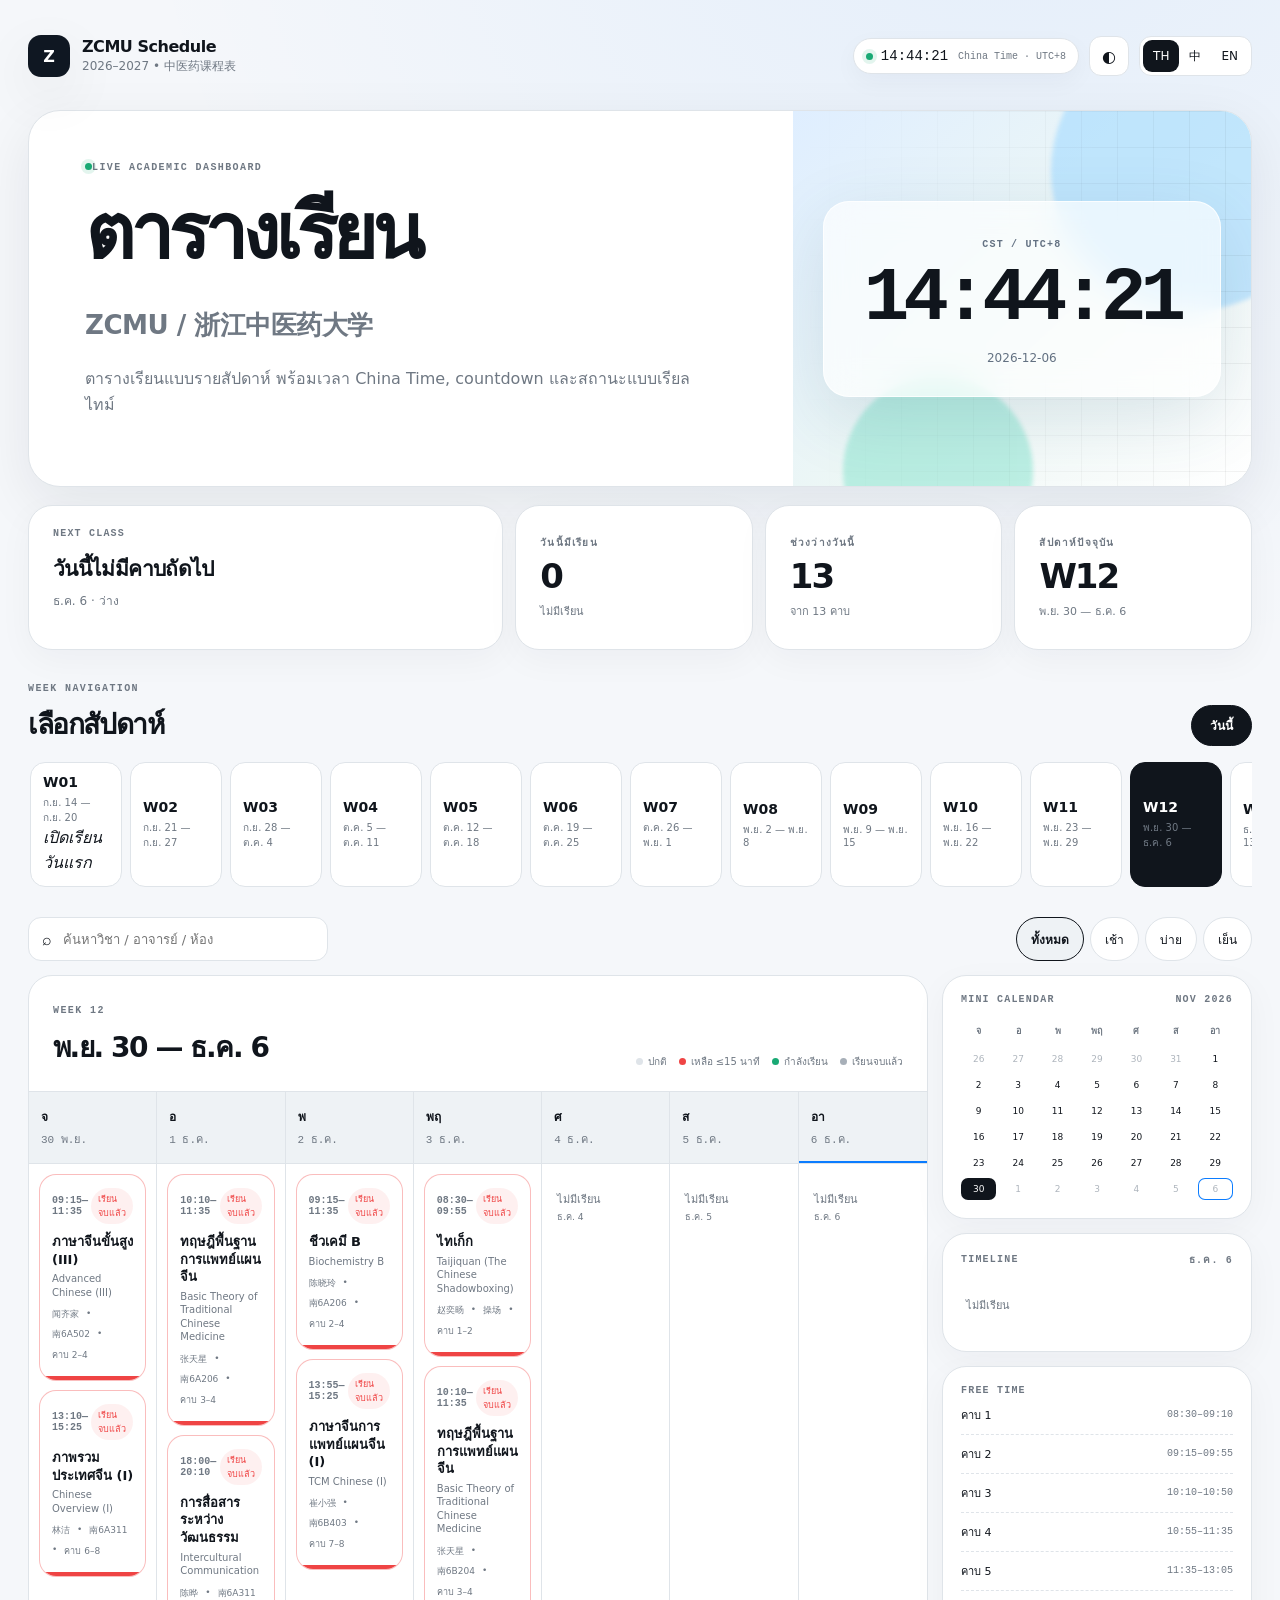
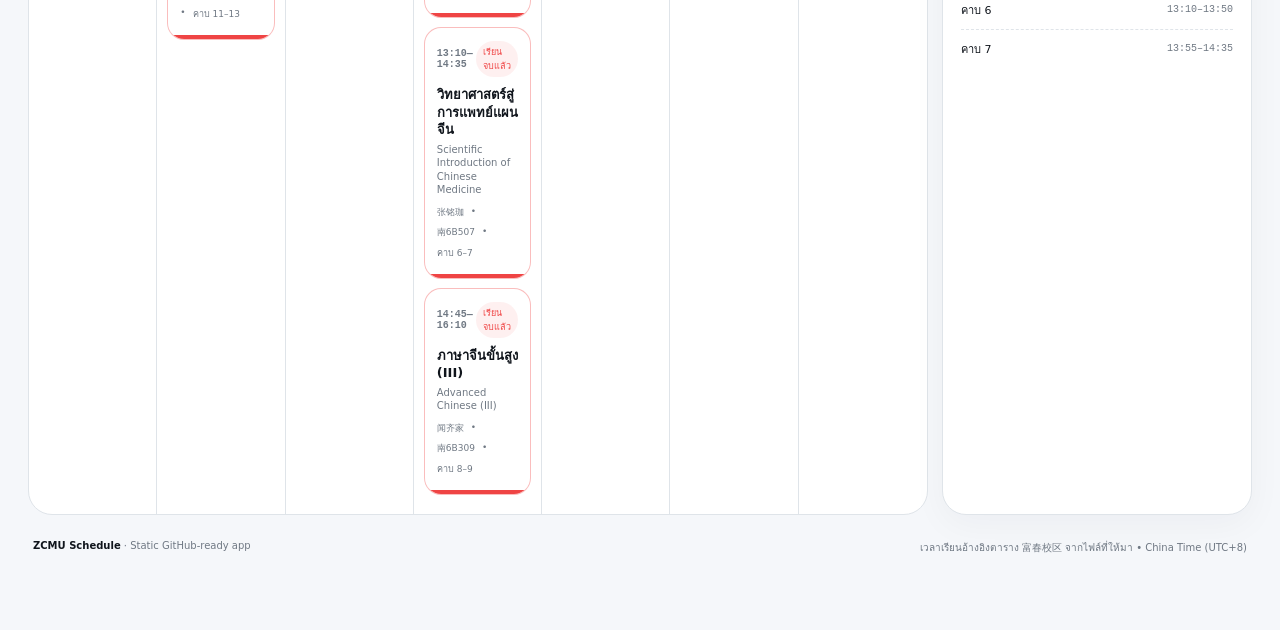
==== index.html @ 9e9d9338 "Add files via upload" ====
<!doctype html>
<html lang="th">
<head>
  <meta charset="utf-8">
  <meta name="viewport" content="width=device-width, initial-scale=1">
  <meta name="theme-color" content="#f7f8fa">
  <meta name="description" content="ZCMU 2026–2027 bilingual Thai / Chinese class schedule">
  <title>ZCMU Schedule • 2026–2027</title>
  <link rel="stylesheet" href="styles.css">
</head>
<body>
  <div class="app-shell">
    <header class="topbar">
      <div class="brand">
        <div class="brand-mark">Z</div>
        <div>
          <div class="brand-title">ZCMU Schedule</div>
          <div class="brand-sub">2026–2027 • 中医药课程表</div>
        </div>
      </div>
      <div class="top-actions">
        <div class="china-clock" title="China Standard Time / UTC+8">
          <span class="clock-dot"></span>
          <span id="chinaClock">--:--:--</span>
          <small>China Time · UTC+8</small>
        </div>
        <button class="icon-btn" id="themeBtn" aria-label="Toggle theme">◐</button>
        <div class="segmented" id="langSwitch">
          <button data-lang="th">TH</button>
          <button data-lang="zh">中</button>
          <button data-lang="en">EN</button>
        </div>
      </div>
    </header>

    <main>
      <section class="hero">
        <div class="hero-copy">
          <div class="eyebrow"><span class="live-dot"></span><span data-i18n="eyebrow">LIVE ACADEMIC DASHBOARD</span></div>
          <h1><span data-i18n="title">ตารางเรียน</span><br><span class="muted">ZCMU / 浙江中医药大学</span></h1>
          <p data-i18n="subtitle">ตารางเรียนแบบรายสัปดาห์ พร้อมเวลา China Time, countdown และสถานะแบบเรียลไทม์</p>
        </div>
        <div class="hero-visual">
          <div class="orb orb-a"></div><div class="orb orb-b"></div>
          <div class="hero-grid"></div>
          <div class="hero-clock">
            <span class="hero-clock-label">CST / UTC+8</span>
            <strong id="heroTime">--:--</strong>
            <span id="heroDate">---</span>
          </div>
        </div>
      </section>

      <section class="dashboard-grid">
        <article class="next-card glass">
          <div class="card-kicker" data-i18n="nextClass">NEXT CLASS</div>
          <div id="nextClassContent" class="next-content"></div>
        </article>
        <article class="stat-card">
          <span class="stat-label" data-i18n="todayClasses">วันนี้มีเรียน</span>
          <strong id="todayCount">0</strong>
          <span id="todayMeta" class="stat-meta">—</span>
        </article>
        <article class="stat-card">
          <span class="stat-label" data-i18n="freeSlots">ช่วงว่างวันนี้</span>
          <strong id="freeCount">0</strong>
          <span class="stat-meta" data-i18n="freeHint">จาก 13 คาบ</span>
        </article>
        <article class="stat-card">
          <span class="stat-label" data-i18n="currentWeek">สัปดาห์ปัจจุบัน</span>
          <strong id="currentWeekStat">W--</strong>
          <span id="weekDateStat" class="stat-meta">—</span>
        </article>
      </section>

      <section class="controls-section">
        <div class="section-head">
          <div>
            <div class="eyebrow">WEEK NAVIGATION</div>
            <h2 data-i18n="weekSelector">เลือกสัปดาห์</h2>
          </div>
          <button class="today-btn" id="todayBtn" data-i18n="today">วันนี้</button>
        </div>
        <div class="week-scroller" id="weekScroller"></div>
      </section>

      <section class="toolbar">
        <label class="search">
          <span>⌕</span>
          <input id="searchInput" type="search" data-i18n-placeholder="search" placeholder="ค้นหาวิชา / อาจารย์ / ห้อง">
        </label>
        <div class="filter-group">
          <button class="filter active" data-filter="all" data-i18n="all">ทั้งหมด</button>
          <button class="filter" data-filter="morning" data-i18n="morning">เช้า</button>
          <button class="filter" data-filter="afternoon" data-i18n="afternoon">บ่าย</button>
          <button class="filter" data-filter="evening" data-i18n="evening">เย็น</button>
        </div>
      </section>

      <section class="schedule-layout">
        <div class="schedule-panel">
          <div class="timeline-head">
            <div class="week-title">
              <span class="eyebrow">WEEK <span id="weekLabel">02</span></span>
              <h2 id="weekTitle">Mon — Sun</h2>
            </div>
            <div class="legend">
              <span><i class="legend-dot normal"></i><span data-i18n="legendNormal">ปกติ</span></span>
              <span><i class="legend-dot soon"></i><span data-i18n="legendSoon">เหลือ ≤15 นาที</span></span>
              <span><i class="legend-dot live"></i><span data-i18n="legendLive">กำลังเรียน</span></span>
              <span><i class="legend-dot done"></i><span data-i18n="legendDone">เรียนจบแล้ว</span></span>
            </div>
          </div>
          <div class="days-grid" id="daysGrid"></div>
        </div>

        <aside class="side-panel">
          <div class="side-card">
            <div class="side-head"><span data-i18n="miniCalendar">MINI CALENDAR</span><span id="monthLabel">SEP</span></div>
            <div class="mini-calendar" id="miniCalendar"></div>
          </div>
          <div class="side-card">
            <div class="side-head"><span data-i18n="timeline">TIMELINE</span><span id="timelineDate">—</span></div>
            <div id="timelineList" class="timeline-list"></div>
          </div>
          <div class="side-card free-card">
            <div class="side-head"><span data-i18n="freeTime">FREE TIME</span></div>
            <div id="freeTimeContent"></div>
          </div>
        </aside>
      </section>
    </main>

    <footer>
      <div><strong>ZCMU Schedule</strong> · Static GitHub-ready app</div>
      <div data-i18n="footer">เวลาเรียนอ้างอิงตาราง 富春校区 จากไฟล์ที่ให้มา • China Time (UTC+8)</div>
    </footer>
  </div>

  <dialog id="courseDialog">
    <button class="dialog-close" id="dialogClose">×</button>
    <div id="dialogContent"></div>
  </dialog>

  <script src="data/schedule.js"></script>
  <script src="app.js"></script>
</body>
</html>
---- styles.css ----
:root{
  --bg:#f5f7fa;--surface:#fff;--surface-2:#eef2f5;--text:#10151c;--muted:#6f7883;
  --line:#dfe4e9;--accent:#0b7cff;--accent-2:#62d6c5;--green:#19a974;--red:#ef4444;
  --shadow:0 18px 55px rgba(18,29,43,.08);--radius:24px;--radius-sm:16px;
  --mono:"SFMono-Regular",Consolas,"Liberation Mono",monospace;
}
[data-theme="dark"]{
  --bg:#090c10;--surface:#11161d;--surface-2:#171d25;--text:#f3f6f8;--muted:#98a3af;
  --line:#28313c;--accent:#5aa9ff;--accent-2:#58d8c7;--green:#37d39b;--red:#ff6666;
  --shadow:0 20px 60px rgba(0,0,0,.25);
}
*{box-sizing:border-box}html{scroll-behavior:smooth}
body{margin:0;background:radial-gradient(circle at 80% -10%,rgba(11,124,255,.08),transparent 34%),var(--bg);color:var(--text);font-family:Inter,"Noto Sans Thai","Noto Sans SC",system-ui,-apple-system,BlinkMacSystemFont,"Segoe UI",sans-serif}
button,input{font:inherit}button{cursor:pointer;color:inherit}button:focus-visible,input:focus-visible{outline:2px solid var(--accent);outline-offset:2px}
.app-shell{max-width:1440px;margin:auto;padding:20px 28px 50px}.topbar{height:72px;display:flex;align-items:center;justify-content:space-between;gap:20px}
.brand{display:flex;align-items:center;gap:12px}.brand-mark{width:42px;height:42px;border-radius:13px;display:grid;place-items:center;background:#0f1722;color:white;font-weight:800;box-shadow:var(--shadow)}
.brand-title{font-weight:800;letter-spacing:-.03em}.brand-sub{font-size:12px;color:var(--muted);margin-top:2px}
.top-actions{display:flex;align-items:center;gap:10px}.china-clock{display:flex;align-items:center;gap:8px;font-family:var(--mono);font-size:14px;background:var(--surface);border:1px solid var(--line);padding:9px 12px;border-radius:999px;box-shadow:0 8px 25px rgba(18,29,43,.04)}.china-clock small{font-family:inherit;color:var(--muted);font-size:10px;margin-left:2px}.clock-dot,.live-dot{width:7px;height:7px;background:var(--green);border-radius:50%;box-shadow:0 0 0 4px rgba(25,169,116,.12);display:inline-block}.icon-btn,.segmented{border:1px solid var(--line);background:var(--surface);border-radius:12px;height:40px}.icon-btn{width:40px}.segmented{display:flex;padding:3px}.segmented button{border:0;background:transparent;border-radius:9px;padding:0 10px;font-size:12px}.segmented button.active{background:var(--text);color:var(--surface)}
.hero{display:grid;grid-template-columns:1.25fr .75fr;min-height:320px;background:var(--surface);border:1px solid var(--line);border-radius:32px;overflow:hidden;box-shadow:var(--shadow);margin:18px 0 18px}.hero-copy{padding:52px 56px}.eyebrow{font:700 10px/1 var(--mono);letter-spacing:.14em;color:var(--muted);text-transform:uppercase}.hero h1{font-size:clamp(44px,6vw,82px);line-height:.98;letter-spacing:-.065em;margin:22px 0 20px}.hero h1 .muted{font-size:.34em;letter-spacing:-.02em;color:var(--muted)}.hero p{max-width:620px;color:var(--muted);font-size:16px;line-height:1.65}.hero-visual{position:relative;overflow:hidden;background:linear-gradient(135deg,#dfeeff,#edf7f5 52%,#fff);display:grid;place-items:center}.hero-grid{position:absolute;inset:0;background-image:linear-gradient(rgba(0,0,0,.05) 1px,transparent 1px),linear-gradient(90deg,rgba(0,0,0,.05) 1px,transparent 1px);background-size:36px 36px;mask-image:linear-gradient(90deg,transparent,#000)}.orb{position:absolute;border-radius:50%;filter:blur(2px);opacity:.65}.orb-a{width:280px;height:280px;background:#a8dcff;right:-80px;top:-80px}.orb-b{width:190px;height:190px;background:#9de8d7;left:50px;bottom:-80px}.hero-clock{position:relative;z-index:2;background:rgba(255,255,255,.65);backdrop-filter:blur(16px);border:1px solid rgba(255,255,255,.8);border-radius:26px;padding:30px 40px;text-align:center;box-shadow:0 20px 70px rgba(41,91,130,.14)}.hero-clock-label{font:700 10px var(--mono);color:#637182;letter-spacing:.12em}.hero-clock strong{display:block;font:700 clamp(46px,6vw,76px)/1 var(--mono);letter-spacing:-.08em;margin:10px 0}.hero-clock span:last-child{font-size:12px;color:#637182}
.dashboard-grid{display:grid;grid-template-columns:2fr 1fr 1fr 1fr;gap:12px}.glass,.stat-card,.side-card{background:var(--surface);border:1px solid var(--line);box-shadow:0 10px 35px rgba(18,29,43,.04);border-radius:var(--radius)}.next-card{padding:22px 24px;min-height:145px}.card-kicker,.stat-label{font:700 10px var(--mono);letter-spacing:.12em;color:var(--muted)}.next-content{margin-top:13px}.next-main{display:flex;justify-content:space-between;gap:20px;align-items:center}.next-name{font-size:21px;font-weight:800;letter-spacing:-.03em}.next-meta{color:var(--muted);font-size:12px;margin-top:6px}.countdown{font:700 26px var(--mono);white-space:nowrap}.countdown.live{color:var(--green)}.stat-card{padding:22px 24px;display:flex;flex-direction:column;justify-content:center;min-height:145px}.stat-card strong{font-size:34px;letter-spacing:-.06em;margin:6px 0}.stat-meta{font-size:11px;color:var(--muted)}
.controls-section{margin-top:34px}.section-head,.timeline-head,.side-head{display:flex;align-items:end;justify-content:space-between;gap:20px}.section-head h2,.timeline-head h2{margin:8px 0 0;font-size:28px;letter-spacing:-.05em}.today-btn{border:1px solid var(--text);background:var(--text);color:var(--surface);border-radius:999px;padding:10px 18px;font-weight:700;font-size:12px}.week-scroller{display:flex;gap:8px;overflow-x:auto;padding:16px 2px 5px;scrollbar-width:none}.week-scroller::-webkit-scrollbar{display:none}.week-btn{min-width:92px;border:1px solid var(--line);background:var(--surface);border-radius:15px;padding:11px 12px;text-align:left}.week-btn strong{display:block;font-size:14px}.week-btn span{display:block;color:var(--muted);font-size:10px;margin-top:5px}.week-btn.active{background:var(--text);color:var(--surface);border-color:var(--text)}.week-btn.today:not(.active){border-color:var(--accent)}
.toolbar{display:flex;justify-content:space-between;gap:12px;margin:25px 0 14px}.search{display:flex;align-items:center;gap:9px;background:var(--surface);border:1px solid var(--line);border-radius:13px;padding:0 13px;min-width:300px}.search input{border:0;outline:0;background:transparent;width:100%;height:42px;color:var(--text);font-size:13px}.filter-group{display:flex;gap:6px}.filter{border:1px solid var(--line);background:var(--surface);border-radius:999px;padding:0 14px;font-size:12px}.filter.active{background:var(--surface-2);border-color:var(--text);font-weight:700}
.schedule-layout{display:grid;grid-template-columns:minmax(0,1fr) 310px;gap:14px}.schedule-panel{background:var(--surface);border:1px solid var(--line);border-radius:var(--radius);overflow:hidden}.timeline-head{padding:22px 24px;border-bottom:1px solid var(--line);align-items:flex-end}.legend{display:flex;flex-wrap:wrap;gap:12px;font-size:10px;color:var(--muted)}.legend>span{display:flex;align-items:center;gap:5px}.legend-dot{width:7px;height:7px;border-radius:50%;background:var(--line)}.legend-dot.soon{background:var(--red)}.legend-dot.live{background:var(--green)}.legend-dot.done{background:#a7afb8}
.days-grid{display:grid;grid-template-columns:repeat(7,minmax(120px,1fr));overflow-x:auto}.day-column{min-width:120px;border-right:1px solid var(--line)}.day-column:last-child{border-right:0}.day-header{padding:15px 12px;background:var(--surface-2);border-bottom:1px solid var(--line)}.day-header .dow{font-weight:800;font-size:12px}.day-header .date{font:11px var(--mono);color:var(--muted);margin-top:4px}.day-header.today{box-shadow:inset 0 -2px var(--accent)}.day-body{padding:10px;min-height:430px}.empty{color:var(--muted);font-size:11px;padding:18px 5px;line-height:1.5}.class-card{position:relative;border:1px solid var(--line);border-radius:17px;padding:13px 12px 18px;margin-bottom:9px;background:var(--surface);transition:.2s ease;cursor:pointer;overflow:hidden}.class-card:hover{transform:translateY(-2px);box-shadow:0 10px 25px rgba(18,29,43,.08)}.class-card.past{opacity:.46}.class-card.soon{border-color:rgba(239,68,68,.55);animation:blink 1.25s infinite}.class-card.live{border-color:rgba(25,169,116,.65);box-shadow:0 0 0 1px rgba(25,169,116,.08),0 12px 30px rgba(25,169,116,.1)}.class-card.done{border-color:rgba(239,68,68,.35)}.class-card .status-line{display:flex;justify-content:space-between;align-items:center;margin-bottom:9px}.time{font:700 10px var(--mono);color:var(--muted)}.status-chip{font-size:9px;padding:4px 7px;border-radius:999px;background:var(--surface-2);color:var(--muted)}.status-chip.soon,.status-chip.done{color:var(--red);background:rgba(239,68,68,.08)}.status-chip.live{color:var(--green);background:rgba(25,169,116,.08)}.class-title{font-size:13px;font-weight:800;line-height:1.35}.class-en{font-size:10px;color:var(--muted);margin-top:4px;line-height:1.35}.class-meta{display:flex;gap:7px;flex-wrap:wrap;color:var(--muted);font-size:9px;margin-top:9px}.progress{height:4px;background:var(--surface-2);position:absolute;bottom:0;left:0;right:0}.progress i{display:block;height:100%;width:0;background:var(--accent);transition:width .5s}.class-card.live .progress i{background:var(--green)}.class-card.done .progress i{background:var(--red);width:100%}
.side-panel{display:flex;flex-direction:column;gap:14px}.side-card{padding:18px}.side-head{font:700 10px var(--mono);letter-spacing:.12em;color:var(--muted);align-items:center}.mini-calendar{display:grid;grid-template-columns:repeat(7,1fr);gap:4px;margin-top:13px}.cal-dow,.cal-day{font-size:9px;text-align:center;padding:6px 2px;border-radius:7px}.cal-dow{color:var(--muted);font-weight:700}.cal-day{cursor:pointer}.cal-day:hover{background:var(--surface-2)}.cal-day.muted{color:#aeb5bd}.cal-day.selected{background:var(--text);color:var(--surface)}.cal-day.today{box-shadow:inset 0 0 0 1px var(--accent)}.timeline-list{margin-top:13px}.timeline-item{display:grid;grid-template-columns:52px 1fr;gap:10px;padding:8px 0;border-bottom:1px dashed var(--line);font-size:10px}.timeline-item:last-child{border-bottom:0}.timeline-time{font:700 9px var(--mono);color:var(--muted)}.timeline-name{font-weight:700}.free-card{flex:1}.free-pill{display:flex;justify-content:space-between;align-items:center;padding:10px 0;border-bottom:1px dashed var(--line);font-size:11px}.free-pill:last-child{border-bottom:0}.free-pill span:last-child{color:var(--muted);font:10px var(--mono)}
footer{display:flex;justify-content:space-between;gap:20px;color:var(--muted);font-size:10px;padding:25px 5px}footer strong{color:var(--text)}
dialog{border:0;border-radius:24px;background:var(--surface);color:var(--text);width:min(560px,calc(100% - 28px));padding:28px;box-shadow:0 30px 100px rgba(0,0,0,.25)}dialog::backdrop{background:rgba(5,10,15,.45);backdrop-filter:blur(5px)}.dialog-close{position:absolute;right:16px;top:14px;border:0;background:var(--surface-2);border-radius:50%;width:32px;height:32px;font-size:22px}.detail-kicker{font:700 10px var(--mono);color:var(--muted);letter-spacing:.12em}.detail-title{font-size:30px;line-height:1.05;letter-spacing:-.05em;margin:10px 0}.detail-en{color:var(--muted);font-size:13px}.detail-grid{display:grid;grid-template-columns:1fr 1fr;gap:10px;margin-top:20px}.detail-box{background:var(--surface-2);border-radius:14px;padding:13px}.detail-box span{display:block;font-size:9px;color:var(--muted);text-transform:uppercase}.detail-box strong{display:block;margin-top:5px;font-size:13px}
@keyframes blink{0%,100%{box-shadow:0 0 0 0 rgba(239,68,68,.03)}50%{box-shadow:0 0 0 5px rgba(239,68,68,.10)}}
@media(max-width:1050px){.dashboard-grid{grid-template-columns:1.5fr 1fr 1fr}.dashboard-grid .stat-card:last-child{grid-column:span 1}.schedule-layout{grid-template-columns:1fr}.side-panel{display:grid;grid-template-columns:1fr 1fr}.free-card{grid-column:span 2}.hero{grid-template-columns:1fr}.hero-visual{min-height:220px}.days-grid{overflow-x:auto}}
@media(max-width:720px){.app-shell{padding:12px 12px 35px}.topbar{height:auto;align-items:flex-start}.china-clock small{display:none}.top-actions{flex-wrap:wrap;justify-content:flex-end}.hero-copy{padding:34px 25px}.hero h1{font-size:54px}.hero-visual{min-height:180px}.dashboard-grid{grid-template-columns:1fr 1fr}.next-card{grid-column:span 2}.stat-card{min-height:120px;padding:18px}.toolbar{flex-direction:column}.search{min-width:0}.filter-group{overflow:auto}.filter{height:36px;white-space:nowrap}.schedule-layout{grid-template-columns:1fr}.side-panel{grid-template-columns:1fr}.free-card{grid-column:auto}.legend{display:none}.timeline-head{align-items:flex-start}.days-grid{grid-template-columns:repeat(7,145px)}footer{flex-direction:column}.brand-sub{display:none}}
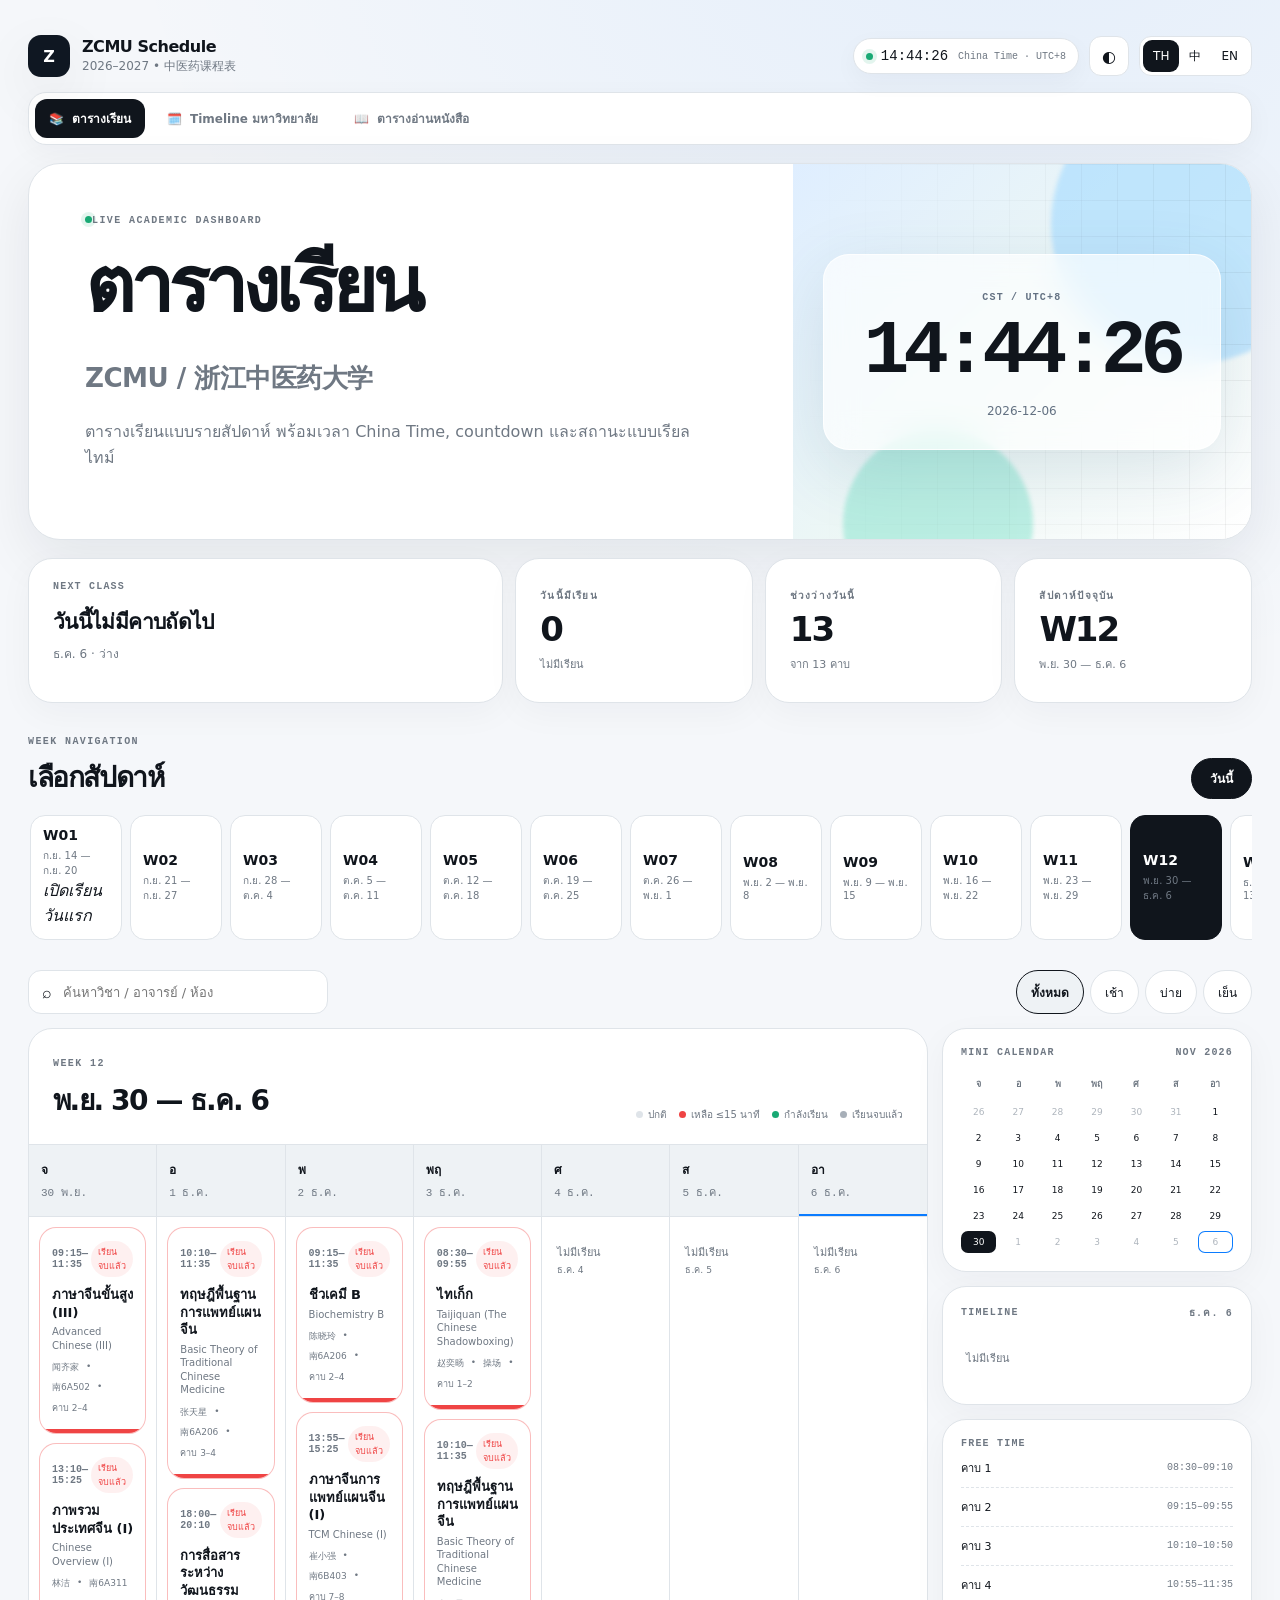
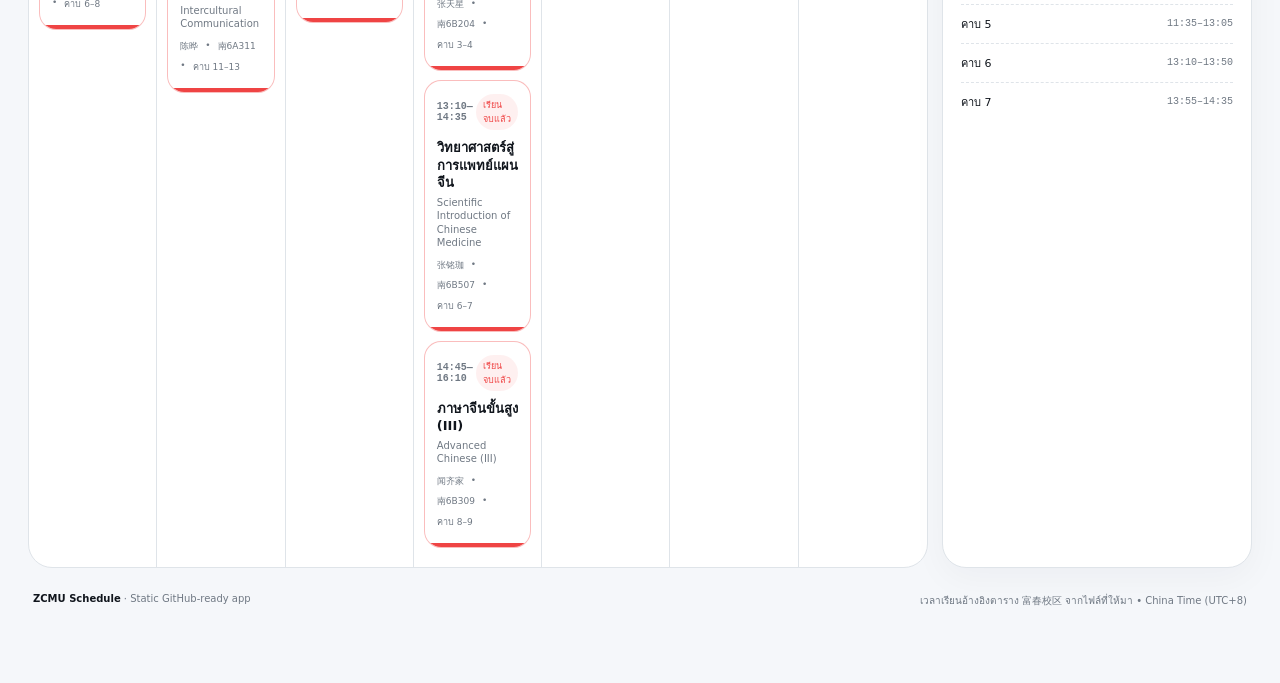
==== commit ae53cee2: "Add files via upload" ====
--- a/index.html
+++ b/index.html
@@ -32,6 +32,12 @@
         </div>
       </div>
     </header>
+
+    <nav class="page-nav" aria-label="Main navigation">
+      <a class="page-nav-link active" href="index.html">📚 <span>ตารางเรียน</span></a>
+      <a class="page-nav-link" href="timeline.html">🗓️ <span>Timeline มหาวิทยาลัย</span></a>
+      <a class="page-nav-link" href="study.html">📖 <span>ตารางอ่านหนังสือ</span></a>
+    </nav>
 
     <main>
       <section class="hero">
--- a/styles.css
+++ b/styles.css
@@ -29,3 +29,19 @@
 @keyframes blink{0%,100%{box-shadow:0 0 0 0 rgba(239,68,68,.03)}50%{box-shadow:0 0 0 5px rgba(239,68,68,.10)}}
 @media(max-width:1050px){.dashboard-grid{grid-template-columns:1.5fr 1fr 1fr}.dashboard-grid .stat-card:last-child{grid-column:span 1}.schedule-layout{grid-template-columns:1fr}.side-panel{display:grid;grid-template-columns:1fr 1fr}.free-card{grid-column:span 2}.hero{grid-template-columns:1fr}.hero-visual{min-height:220px}.days-grid{overflow-x:auto}}
 @media(max-width:720px){.app-shell{padding:12px 12px 35px}.topbar{height:auto;align-items:flex-start}.china-clock small{display:none}.top-actions{flex-wrap:wrap;justify-content:flex-end}.hero-copy{padding:34px 25px}.hero h1{font-size:54px}.hero-visual{min-height:180px}.dashboard-grid{grid-template-columns:1fr 1fr}.next-card{grid-column:span 2}.stat-card{min-height:120px;padding:18px}.toolbar{flex-direction:column}.search{min-width:0}.filter-group{overflow:auto}.filter{height:36px;white-space:nowrap}.schedule-layout{grid-template-columns:1fr}.side-panel{grid-template-columns:1fr}.free-card{grid-column:auto}.legend{display:none}.timeline-head{align-items:flex-start}.days-grid{grid-template-columns:repeat(7,145px)}footer{flex-direction:column}.brand-sub{display:none}}
+
+/* Shared multi-page navigation + added pages */
+.page-nav{display:flex;gap:8px;align-items:center;margin:0 0 18px;padding:6px;background:var(--surface);border:1px solid var(--line);border-radius:18px;box-shadow:0 8px 28px rgba(18,29,43,.04);overflow:auto}
+.page-nav-link{display:inline-flex;align-items:center;gap:8px;padding:10px 14px;border-radius:12px;color:var(--muted);text-decoration:none;font-size:12px;font-weight:700;white-space:nowrap}
+.page-nav-link:hover{background:var(--surface-2);color:var(--text)}
+.page-nav-link.active{background:var(--text);color:var(--surface)}
+.page-hero{display:grid;grid-template-columns:1.35fr .65fr;min-height:250px;background:var(--surface);border:1px solid var(--line);border-radius:32px;overflow:hidden;box-shadow:var(--shadow);margin:18px 0}
+.page-hero-copy{padding:42px 48px}.page-hero h1{font-size:clamp(38px,5vw,66px);line-height:1;letter-spacing:-.06em;margin:16px 0}.page-hero p{max-width:700px;color:var(--muted);line-height:1.7;margin:0}
+.page-hero-visual{position:relative;min-height:250px;overflow:hidden;background:linear-gradient(135deg,#dfeeff,#edf7f5 52%,#fff)}
+.page-hero-visual img{width:100%;height:100%;object-fit:cover;opacity:.86}.page-hero-overlay{position:absolute;inset:0;background:linear-gradient(90deg,rgba(245,247,250,.35),rgba(245,247,250,.05))}
+[data-theme="dark"] .page-hero-visual{background:#101722}.data-grid{display:grid;grid-template-columns:repeat(3,1fr);gap:12px;margin:18px 0}.info-card{background:var(--surface);border:1px solid var(--line);border-radius:var(--radius);padding:22px;box-shadow:0 10px 35px rgba(18,29,43,.04)}.info-card .label{font:700 10px var(--mono);letter-spacing:.12em;color:var(--muted)}.info-card h3{margin:9px 0 5px;font-size:21px}.info-card p{margin:0;color:var(--muted);font-size:12px;line-height:1.6}
+.calendar-frame{background:var(--surface);border:1px solid var(--line);border-radius:var(--radius);padding:16px;box-shadow:var(--shadow);overflow:hidden}.calendar-frame img{display:block;width:100%;height:auto;border-radius:16px}.calendar-caption{display:flex;justify-content:space-between;gap:16px;align-items:center;margin:0 0 14px;padding:4px 4px 0}.calendar-caption h2{margin:0;font-size:24px;letter-spacing:-.05em}.calendar-caption span{color:var(--muted);font-size:11px}
+.week-table{width:100%;border-collapse:separate;border-spacing:0;overflow:hidden;border:1px solid var(--line);border-radius:18px;background:var(--surface);margin-top:14px}.week-table th,.week-table td{padding:11px 12px;text-align:left;border-bottom:1px solid var(--line);font-size:11px}.week-table th{font:700 10px var(--mono);letter-spacing:.08em;color:var(--muted);background:var(--surface-2)}.week-table tr:last-child td{border-bottom:0}.week-table .current{background:rgba(11,124,255,.07)}
+.study-layout{display:grid;grid-template-columns:minmax(0,1.45fr) 330px;gap:14px}.study-panel{background:var(--surface);border:1px solid var(--line);border-radius:var(--radius);overflow:hidden;box-shadow:var(--shadow)}.study-head{padding:22px 24px;border-bottom:1px solid var(--line);display:flex;justify-content:space-between;align-items:center;gap:16px}.study-head h2{margin:7px 0 0;font-size:27px;letter-spacing:-.05em}.study-date{font:700 12px var(--mono);color:var(--muted)}.study-list{padding:10px}.study-block{display:grid;grid-template-columns:110px 1fr auto;gap:14px;align-items:center;padding:16px 14px;border-bottom:1px solid var(--line)}.study-block:last-child{border-bottom:0}.study-time{font:700 12px var(--mono);color:var(--muted)}.study-title{font-weight:800;font-size:14px}.study-desc{font-size:11px;color:var(--muted);margin-top:4px;line-height:1.5}.study-tag{font-size:9px;padding:5px 8px;border-radius:999px;background:var(--surface-2);color:var(--muted);white-space:nowrap}.study-block.break{background:rgba(98,214,197,.06)}.study-block.break .study-tag{color:var(--green);background:rgba(25,169,116,.08)}.study-side{display:flex;flex-direction:column;gap:14px}.focus-card{background:var(--surface);border:1px solid var(--line);border-radius:var(--radius);padding:20px;box-shadow:0 10px 35px rgba(18,29,43,.04)}.focus-card h3{margin:7px 0 14px;font-size:20px;letter-spacing:-.04em}.focus-item{padding:11px 0;border-bottom:1px dashed var(--line)}.focus-item:last-child{border-bottom:0}.focus-item strong{display:block;font-size:12px}.focus-item span{display:block;color:var(--muted);font-size:10px;margin-top:4px;line-height:1.5}.routine-card{background:var(--text);color:var(--surface);border-radius:var(--radius);padding:22px}.routine-card .eyebrow{color:rgba(255,255,255,.55)}.routine-card h3{margin:8px 0 5px}.routine-card p{margin:0;color:rgba(255,255,255,.65);font-size:11px;line-height:1.6}
+@media(max-width:980px){.page-hero,.study-layout{grid-template-columns:1fr}.data-grid{grid-template-columns:1fr}.study-side{display:grid;grid-template-columns:1fr 1fr}.study-block{grid-template-columns:90px 1fr}.study-tag{display:none}}
+@media(max-width:640px){.app-shell{padding:12px 12px 35px}.topbar{height:auto;align-items:flex-start}.brand-sub{display:none}.top-actions{flex-wrap:wrap;justify-content:flex-end}.china-clock small{display:none}.page-hero-copy{padding:30px 24px}.page-hero h1{font-size:42px}.calendar-caption{display:block}.calendar-caption span{display:block;margin-top:6px}.study-side{display:flex}.study-block{grid-template-columns:1fr;gap:6px}.study-time{font-size:11px}.page-nav{margin-top:10px}}
